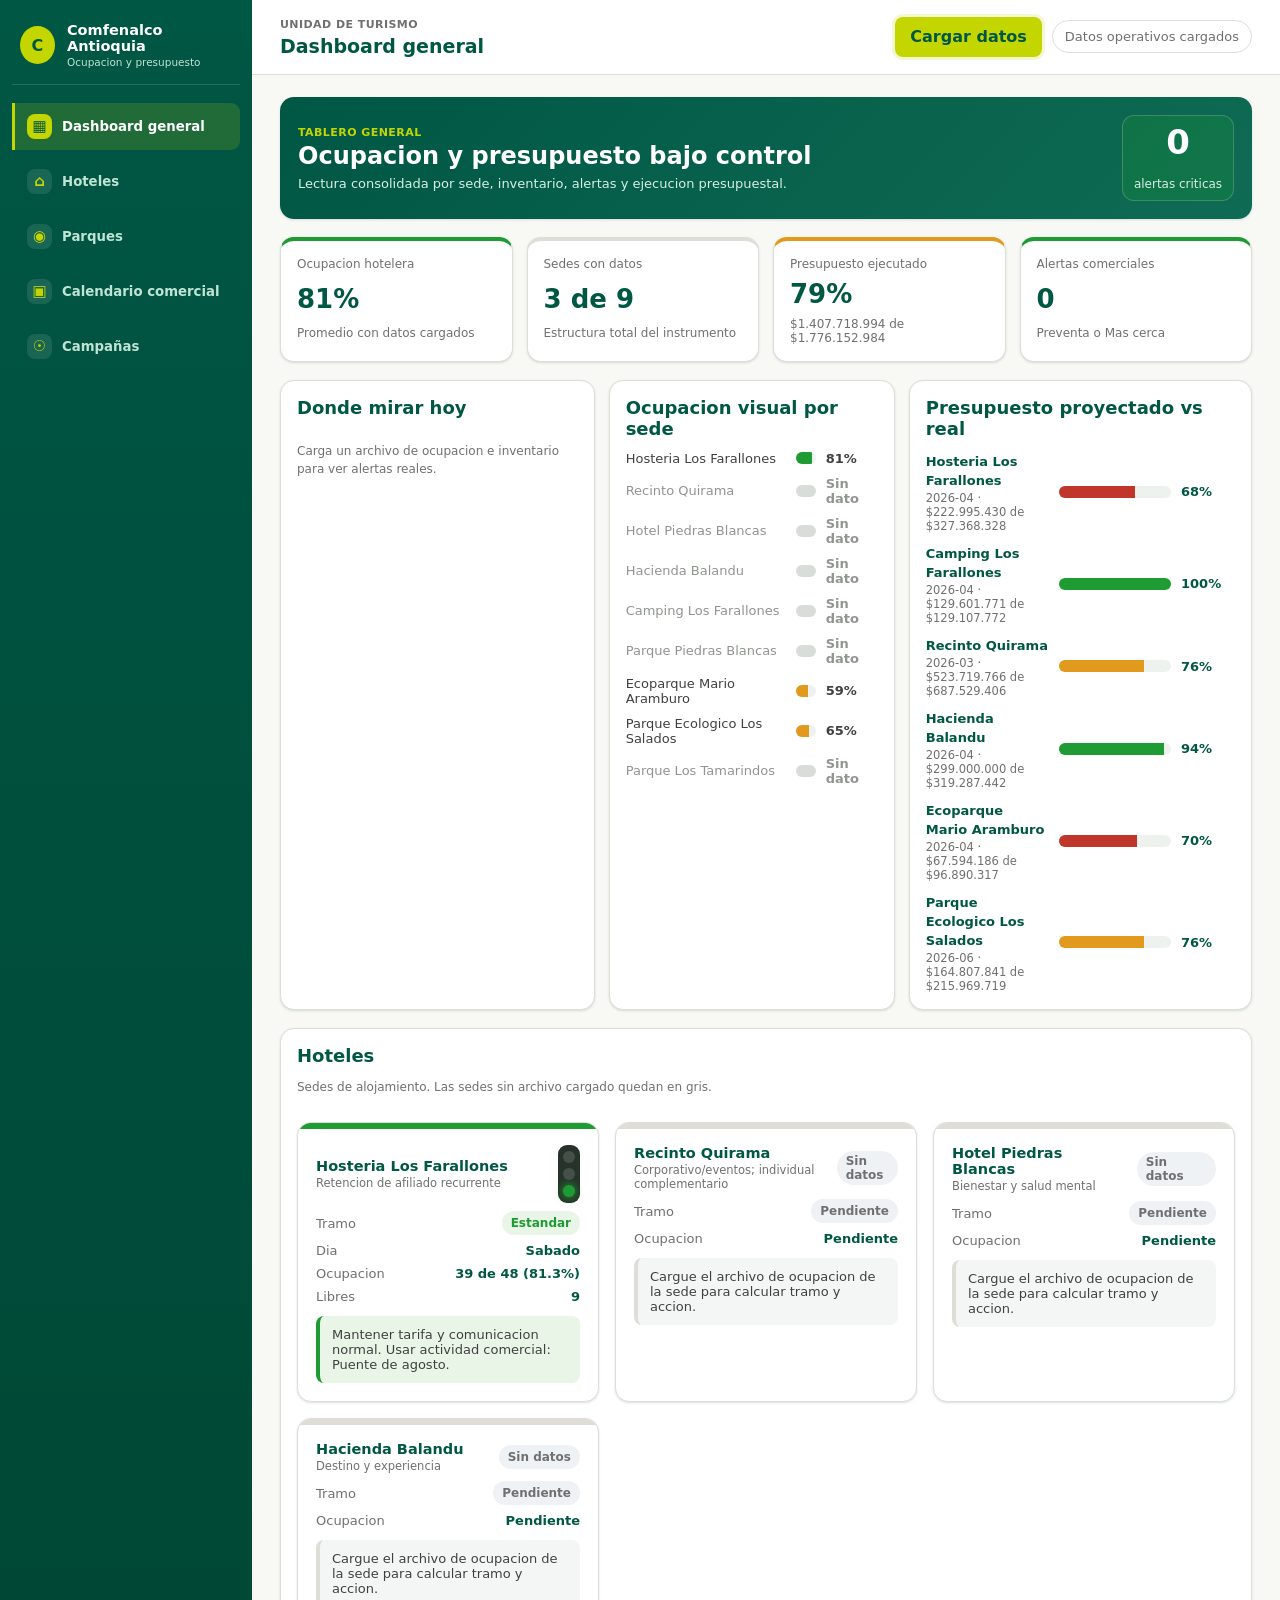
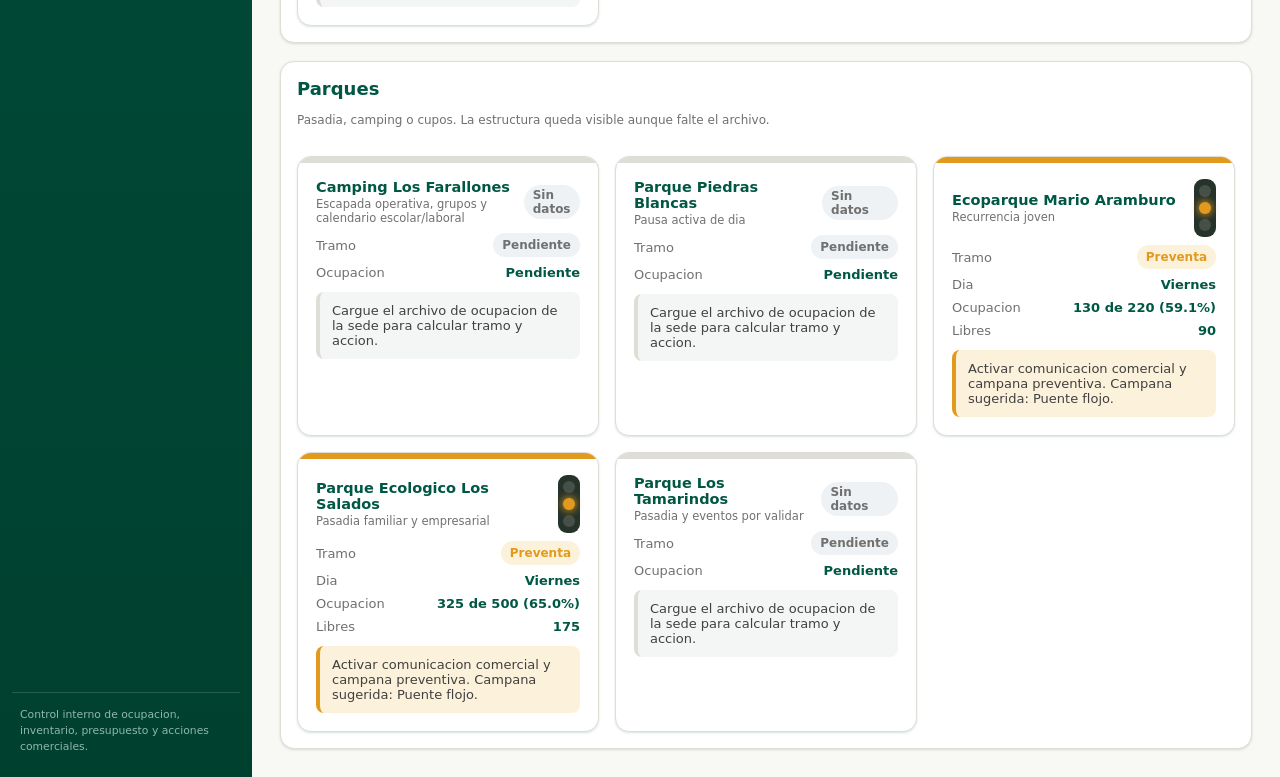
==== 05-tablero-ocupacion/v3-modular/index.html @ 3db86d4f "Catch-up: instalar proceso Scrum y registrar SPRINT-00 a SPRINT-09 Primer commit real desde la estru" ====
<!doctype html>
<html lang="es">
<head>
  <meta charset="utf-8">
  <meta name="viewport" content="width=device-width, initial-scale=1">
  <title>Tablero de ocupacion y presupuesto · Comfenalco Antioquia</title>
  <link rel="stylesheet" href="./styles/app.css">
</head>
<body>
  <div class="app-shell">
    <aside class="sidebar">
      <div class="brand">
        <div class="brand-mark">C</div>
        <div>
          <strong>Comfenalco Antioquia</strong>
          <span>Ocupacion y presupuesto</span>
        </div>
      </div>

      <nav id="appNav" class="nav"></nav>

      <div class="sidebar-note">
        Control interno de ocupacion, inventario, presupuesto y acciones comerciales.
      </div>
    </aside>

    <main class="main">
      <header class="topbar">
        <div>
          <p class="eyebrow">Unidad de Turismo</p>
          <h1 id="viewTitle">Dashboard general</h1>
        </div>
        <div class="header-actions">
          <button type="button" class="btn-upload" id="btnHeaderDataLoad">Cargar datos</button>
          <div class="status-pill" id="dataStatus">Datos operativos cargados</div>
        </div>
      </header>

      <section id="appView" class="view"></section>
    </main>
  </div>

  <script type="module" src="./src/main.js"></script>
</body>
</html>
---- 05-tablero-ocupacion/v3-modular/styles/app.css ----
:root{
  --navy:#005744;
  --navy-dark:#00402F;
  --navy-soft:#1F7A5C;
  --gold:#C4D600;
  --gold-soft:#DCE96B;
  --gold-text:#005744;
  --green:#1E9B32;
  --green-bg:#E9F5E7;
  --amber:#E29A1E;
  --amber-bg:#FCF1DA;
  --red:#C0362B;
  --red-bg:#FBE9E8;
  --ink:#404040;
  --muted:#707070;
  --line:#DEDDD6;
  --bg:#F8F8F5;
  --surface:#FFFFFF;
  --surface-soft:#EEF2EF;
  --semaforo-housing:#26332A;
  --shadow:0 1px 3px rgba(0,87,68,.10), 0 1px 2px rgba(0,87,68,.06);
  --shadow-hover:0 6px 18px rgba(0,87,68,.14);
  --font:system-ui, -apple-system, "Segoe UI", Roboto, Helvetica, Arial, sans-serif;
}

*{box-sizing:border-box}
body{
  margin:0;
  font-family:var(--font);
  background:var(--bg);
  color:var(--ink);
}

button,input,select{font:inherit}
.header-actions{display:flex; align-items:center; gap:10px; flex-wrap:wrap}
.btn-upload{
  border:1px solid rgba(196,214,0,.92);
  background:var(--gold);
  color:var(--navy);
  border-radius:8px;
  min-height:40px;
  padding:8px 14px;
  cursor:pointer;
  font-weight:800;
  box-shadow:0 0 0 3px rgba(196,214,0,.18);
}
.btn-upload:hover,.btn-upload.active{background:var(--gold-soft)}
.app-shell{min-height:100vh; display:grid; grid-template-columns:252px 1fr}
.sidebar{
  background:linear-gradient(180deg,var(--navy) 0%,var(--navy-dark) 100%);
  color:#fff;
  padding:22px 12px;
  display:flex;
  flex-direction:column;
  gap:18px;
}
.brand{display:flex; gap:12px; align-items:center}
.brand-mark{width:38px; height:38px; border-radius:50%; display:grid; place-items:center; background:var(--gold); color:var(--gold-text); font-weight:800}
.brand strong,.brand span{display:block}
.brand{padding:0 8px 16px; border-bottom:1px solid rgba(255,255,255,.14)}
.brand strong{font-size:14.5px; font-weight:650}
.brand span{font-size:10.5px; color:#BFE3D4; margin-top:2px}
.nav{display:grid; gap:8px}
.nav button{
  border:0;
  border-left:3px solid transparent;
  color:#BFE3D4;
  background:transparent;
  border-radius:0 9px 9px 0;
  padding:11px 12px;
  text-align:left;
  cursor:pointer;
  font-size:13.3px;
  font-weight:650;
  display:flex;
  align-items:center;
  gap:10px;
}
.nav button:hover{background:rgba(255,255,255,.08); color:#fff}
.nav button.active{background:rgba(196,214,0,.16); color:#fff; border-left-color:var(--gold)}
.nav-icon{
  width:25px;
  height:25px;
  display:grid;
  place-items:center;
  border-radius:8px;
  background:rgba(255,255,255,.10);
  color:var(--gold);
  font-size:15px;
  line-height:1;
  flex-shrink:0;
}
.nav button.active .nav-icon{background:var(--gold); color:var(--navy)}
.sidebar-note{font-size:10.8px; line-height:1.5; color:#8FB8A8; margin-top:auto; padding:14px 8px 0; border-top:1px solid rgba(255,255,255,.14)}

.main{padding:22px 28px 28px; min-width:0}
.topbar{
  display:flex;
  justify-content:space-between;
  gap:16px;
  align-items:center;
  margin:-22px -28px 22px;
  padding:16px 28px;
  background:#fff;
  border-bottom:1px solid var(--line);
  position:sticky;
  top:0;
  z-index:10;
}
.eyebrow{text-transform:uppercase; color:var(--muted); letter-spacing:.04em; font-size:11px; margin:0 0 3px; font-weight:750}
h1,h2,h3{color:var(--navy)}
h1{margin:0; font-size:19px; line-height:1.15}
h2{margin:0 0 12px; font-size:18px}
h3{margin:0 0 8px; font-size:15px}
p{line-height:1.55}
.status-pill{border:1px solid var(--line); background:var(--surface); border-radius:999px; padding:8px 12px; color:var(--muted); font-size:13px}
.view{display:grid; gap:18px}

.grid{display:grid; gap:14px}
.grid.two{grid-template-columns:repeat(2,minmax(0,1fr))}
.grid.three{grid-template-columns:repeat(3,minmax(0,1fr))}
.grid.four{grid-template-columns:repeat(4,minmax(0,1fr))}
.dashboard-grid{display:grid; grid-template-columns:1.1fr 1fr 1.2fr; gap:14px}
.score-grid{display:grid; grid-template-columns:repeat(4,minmax(0,1fr)); gap:14px}
.panel{
  background:var(--surface);
  border:1px solid var(--line);
  border-radius:14px;
  box-shadow:var(--shadow);
  padding:16px;
}
.panel.tight{padding:0; overflow:hidden}
.panel:hover{box-shadow:var(--shadow-hover)}
.metric{display:grid; gap:8px}
.metric.mini{box-shadow:none; border-radius:8px}
.metric-label{font-size:12px; color:var(--muted)}
.metric-value{font-size:26px; font-weight:850; color:var(--navy)}
.metric-note{font-size:12px; color:var(--muted)}
.score-card{border-top:4px solid var(--line)}
.score-card.green{border-top-color:var(--green)}
.score-card.amber{border-top-color:var(--amber)}
.score-card.red{border-top-color:var(--red)}
.score-card.gray{border-top-color:var(--line)}
.alert-list{display:grid; gap:8px}
.alert-item{display:flex; justify-content:space-between; gap:12px; border:1px solid var(--line); border-radius:8px; padding:10px 12px; align-items:center}
.badge{display:inline-flex; align-items:center; min-height:24px; border-radius:999px; padding:3px 9px; font-size:12px; font-weight:700}
.badge.green{background:var(--green-bg); color:var(--green)}
.badge.amber{background:var(--amber-bg); color:var(--amber)}
.badge.red{background:var(--red-bg); color:var(--red)}
.badge.gray{background:#EEF2F4; color:var(--muted)}

.bar-chart{display:grid; gap:10px}
.bar-row{display:grid; grid-template-columns:160px 1fr 52px; gap:10px; align-items:center; font-size:13px}
.bar-track{height:12px; background:var(--surface-soft); border-radius:999px; overflow:hidden}
.bar-fill{height:100%; background:var(--navy-soft)}
.bar-fill.green{background:var(--green)}
.bar-fill.amber{background:var(--amber)}
.bar-fill.red{background:var(--red)}
.bar-fill.gray{background:#D8DDD9}
.bar-row.muted span,.bar-row.muted strong{color:#90958F}

.powerbi-hero{
  display:grid;
  grid-template-columns:1fr auto;
  gap:16px;
  align-items:center;
  background:linear-gradient(135deg,var(--navy),#0F6B53);
  color:#fff;
  border-radius:14px;
  padding:18px;
  box-shadow:var(--shadow);
}
.powerbi-hero h2{color:#fff; margin:2px 0 4px; font-size:24px}
.powerbi-hero p{margin:0; color:#D7EFE5; font-size:13px}
.powerbi-hero .eyebrow{color:var(--gold)}
.hero-status{
  min-width:112px;
  min-height:86px;
  border-radius:12px;
  display:grid;
  place-items:center;
  text-align:center;
  background:rgba(255,255,255,.12);
  border:1px solid rgba(255,255,255,.18);
}
.hero-status strong{font-size:34px; line-height:1; color:#fff}
.hero-status span{font-size:12px; color:#D7EFE5}
.hero-status.red{background:rgba(192,54,43,.24)}
.hero-status.green{background:rgba(30,155,50,.24)}

.kpi-grid{display:grid; grid-template-columns:repeat(auto-fit,minmax(250px,1fr)); gap:16px}
.kpi-card{
  background:var(--surface);
  border:1px solid var(--line);
  border-radius:14px;
  box-shadow:var(--shadow);
  overflow:hidden;
}
.kpi-stripe{height:6px; background:var(--line)}
.kpi-stripe.green{background:var(--green)}
.kpi-stripe.amber{background:var(--amber)}
.kpi-stripe.red{background:var(--red)}
.kpi-stripe.gray{background:var(--line)}
.kpi-body{padding:16px 18px 18px}
.kpi-title-row{display:flex; align-items:center; justify-content:space-between; gap:12px; margin-bottom:8px}
.kpi-name{display:grid; gap:2px}
.kpi-name strong{color:var(--navy); font-size:14.5px}
.kpi-name span{color:var(--muted); font-size:11.5px}
.kpi-row{display:flex; justify-content:space-between; gap:12px; align-items:center; margin-top:8px; font-size:13px}
.kpi-row .label{color:var(--muted)}
.kpi-row .value{font-weight:750; color:var(--navy)}

.semaforo{
  display:inline-flex;
  flex-direction:column;
  gap:5px;
  background:var(--semaforo-housing);
  border-radius:9px;
  padding:6px 5px;
  flex-shrink:0;
}
.semaforo.horizontal{flex-direction:row}
.semaforo .luz{width:12px; height:12px; border-radius:50%; background:rgba(255,255,255,.14)}
.semaforo .luz.red.active{background:var(--red); box-shadow:0 0 7px 1.5px rgba(192,54,43,.75)}
.semaforo .luz.amber.active{background:var(--amber); box-shadow:0 0 7px 1.5px rgba(226,154,30,.75)}
.semaforo .luz.green.active{background:var(--green); box-shadow:0 0 7px 1.5px rgba(30,155,50,.75)}

.forecast-strip{display:grid; grid-template-columns:repeat(auto-fit,minmax(38px,1fr)); gap:8px; align-items:end; min-height:160px; padding:8px 0 0}
.forecast-day{display:grid; gap:6px; justify-items:center; align-items:end; font-size:11px; color:var(--muted)}
.forecast-column{width:100%; min-height:12px; border-radius:7px 7px 3px 3px; background:var(--navy-soft)}
.forecast-column.green{background:var(--green)}
.forecast-column.amber{background:var(--amber)}
.forecast-column.red{background:var(--red)}
.forecast-value{font-weight:750; color:var(--navy); font-size:12px}

.decision-band{
  display:grid;
  grid-template-columns:1fr auto;
  gap:14px;
  align-items:center;
  border:1px solid rgba(196,214,0,.55);
  background:#FBFDE9;
  border-radius:12px;
  padding:14px 16px;
}
.decision-band strong{display:block; color:var(--navy); margin-bottom:3px}
.decision-band span{font-size:13px; color:var(--muted)}
.pending-dot{
  display:inline-flex;
  align-items:center;
  min-height:24px;
  border-radius:999px;
  padding:3px 9px;
  background:#EEF2F4;
  color:var(--muted);
  font-size:12px;
  font-weight:750;
}
.action-note{
  margin-top:12px;
  border-left:4px solid var(--line);
  background:#F7F8F6;
  border-radius:8px;
  padding:11px 12px;
  font-size:13px;
  color:var(--ink);
}
.action-note.green{border-left-color:var(--green); background:var(--green-bg)}
.action-note.amber{border-left-color:var(--amber); background:var(--amber-bg)}
.action-note.red{border-left-color:var(--red); background:var(--red-bg)}
.action-note.gray{border-left-color:var(--line); background:#F4F6F5}

.tabs{display:flex; flex-wrap:wrap; gap:8px}
.tabs button{border:1px solid var(--line); background:var(--surface); border-radius:999px; padding:8px 12px; cursor:pointer}
.tabs button.active{border-color:var(--navy); color:var(--navy); font-weight:700}
.site-tabs{margin-bottom:14px}
.hotel-control{display:grid; gap:14px}
.hotel-head{display:flex; justify-content:space-between; gap:14px; align-items:flex-start}
.hotel-head h2{margin-bottom:4px}
.alarm-context{display:flex; align-items:center; gap:10px; flex-shrink:0}
.empty-state{
  border:1px dashed var(--line);
  background:#FAFAF8;
  border-radius:8px;
  padding:16px;
  display:grid;
  gap:4px;
}
.empty-state strong{color:var(--navy)}
.empty-state span{color:var(--muted); font-size:13px}
.hotel-series{display:grid; gap:8px}
.section-head{
  display:flex;
  justify-content:space-between;
  gap:14px;
  align-items:flex-start;
  margin-bottom:14px;
}
.section-head h2{margin-bottom:4px}
.section-count{color:var(--navy); font-size:13px; white-space:nowrap}
.section-actions{display:flex; align-items:center; gap:10px; flex-wrap:wrap; justify-content:flex-end}
.btn-secondary{
  border:1px solid var(--line);
  background:var(--surface);
  color:var(--navy);
  border-radius:8px;
  min-height:36px;
  padding:7px 11px;
  cursor:pointer;
  font-weight:800;
}
.btn-secondary:hover{border-color:var(--navy); box-shadow:var(--shadow)}
.filter-block{display:grid; gap:8px; margin-top:12px}
.filter-label{font-size:11px; color:var(--muted); font-weight:800; text-transform:uppercase; letter-spacing:.04em}
.tabs.compact{gap:6px}
.tabs.compact button{border-radius:8px; padding:7px 10px; font-size:12px}
.table-wrap{overflow:auto}
.data-table{width:100%; border-collapse:collapse; font-size:13px; min-width:820px}
.data-table th,.data-table td{border-bottom:1px solid var(--line); padding:11px 12px; text-align:left; vertical-align:top}
.data-table th{color:var(--muted); font-size:11.5px; text-transform:uppercase; letter-spacing:.04em; background:#F6F8F6}
.data-table td strong{color:var(--navy)}
.compact-table{min-width:680px}
.compact-table th,.compact-table td{padding:8px 10px}
.daily-table-wrap{margin-top:12px; overflow:auto}
.type-tag{
  display:inline-flex;
  align-items:center;
  min-height:23px;
  border-radius:999px;
  padding:2px 8px;
  font-size:12px;
  font-weight:750;
  background:#EEF2F4;
  color:var(--muted);
}
.type-tag.paga{background:var(--green-bg); color:var(--green)}
.type-tag.sin-costo{background:#F4F6D8; color:var(--navy)}
.eff-cell{display:grid; grid-template-columns:1fr 42px; gap:8px; align-items:center}
.eff-bar-wrap{height:10px; border-radius:999px; background:var(--surface-soft); overflow:hidden}
.eff-bar{height:100%; background:var(--navy-soft)}
.budget-panel{grid-column:auto}
.budget-list{display:grid; gap:10px}
.budget-row{display:grid; grid-template-columns:1.1fr 1fr 54px; gap:10px; align-items:center}
.budget-row strong{color:var(--navy); font-size:13px}
.budget-row span{display:block; color:var(--muted); font-size:11.5px; margin-top:2px}
.context-panel{
  border:1px solid var(--line);
  background:#FAFBF8;
  border-radius:8px;
  padding:14px;
  display:grid;
  gap:12px;
}
.context-panel h3{margin-bottom:2px}
.context-panel strong{display:block; color:var(--navy); font-size:13px; margin-bottom:6px}
.context-list{margin:0; padding-left:18px; color:var(--ink); font-size:13px; line-height:1.55}
.context-list li + li{margin-top:5px}
.context-inline{font-size:12px; color:var(--navy); margin-top:4px; font-weight:650}
.operation-note{
  display:inline-flex;
  margin-top:5px;
  padding:3px 7px;
  border-radius:999px;
  background:#F4F6D8;
  color:var(--navy);
  font-size:11.5px;
  font-weight:750;
}
.calendar-marker-list{display:grid; gap:8px}
.calendar-marker{
  display:grid;
  grid-template-columns:120px 1fr;
  gap:10px;
  align-items:center;
  border:1px solid var(--line);
  border-radius:8px;
  padding:9px 10px;
  background:#FAFBF8;
  font-size:13px;
}
.calendar-marker strong{color:var(--navy); font-size:12px}
.calendar-marker span{color:var(--ink)}
.zeus-step{
  border:1px solid var(--line);
  border-radius:8px;
  padding:12px;
  background:#FAFBF8;
  display:grid;
  gap:5px;
}
.zeus-step strong{
  width:26px;
  height:26px;
  border-radius:50%;
  display:grid;
  place-items:center;
  background:var(--gold);
  color:var(--navy);
  font-size:13px;
}
.zeus-step span{color:var(--navy); font-weight:800}
.zeus-step p{margin:0; color:var(--muted); font-size:12px; line-height:1.45}
.campaign-form{
  display:grid;
  grid-template-columns:repeat(5,minmax(0,1fr)) auto;
  gap:10px;
  align-items:end;
  border:1px solid var(--line);
  border-radius:10px;
  padding:12px;
  background:#FAFBF8;
}
.campaign-form label{display:grid; gap:5px}
.campaign-form label span{font-size:11px; color:var(--muted); font-weight:800; text-transform:uppercase}
.campaign-form input,.campaign-form select{
  width:100%;
  border:1px solid var(--line);
  border-radius:8px;
  padding:8px 9px;
  background:#fff;
  color:var(--ink);
}

.upload-grid{display:grid; gap:14px; grid-template-columns:repeat(2,minmax(0,1fr))}
.upload-card{border:1px solid var(--line); background:var(--surface); border-radius:14px; padding:16px; box-shadow:var(--shadow)}
.upload-card input{width:100%; border:1px dashed var(--line); border-radius:8px; padding:12px; background:var(--bg)}
.contract-head{display:flex; justify-content:space-between; gap:12px; align-items:flex-start; margin-bottom:8px}
.contract-head a{color:var(--navy); font-size:12px; font-weight:750; text-decoration:none}
.contract-head a:hover{text-decoration:underline}
.contract-meta{display:grid; gap:8px; margin:12px 0}
.contract-meta div{display:grid; gap:2px}
.contract-meta dt{font-size:11px; color:var(--muted); font-weight:750; text-transform:uppercase}
.contract-meta dd{margin:0; font-size:12px; color:var(--ink)}
.contract-table{width:100%; border-collapse:collapse; font-size:13px}
.contract-table th,.contract-table td{border-bottom:1px solid var(--line); padding:8px 6px; text-align:left; vertical-align:top}
.contract-table th{color:var(--muted); font-size:12px}
.validation{display:grid; gap:8px; margin-top:12px}
.validation-item{border-radius:8px; padding:10px 12px; font-size:13px}
.validation-item.ok{background:#EAF6EF; color:var(--green)}
.validation-item.warn{background:#FFF5DE; color:var(--amber)}
.validation-item.error{background:#FDEDEC; color:var(--red)}

.section-list{display:grid; gap:12px}
.site-card{display:grid; grid-template-columns:1fr auto; gap:12px; align-items:center}
.site-card strong{display:block; color:var(--navy)}
.site-card span{display:block; color:var(--muted); font-size:13px; margin-top:3px}

@media (max-width:900px){
  .app-shell{grid-template-columns:1fr}
  .sidebar{position:static}
  .grid.two,.grid.three,.grid.four,.upload-grid,.dashboard-grid,.score-grid,.campaign-form{grid-template-columns:1fr}
  .topbar{align-items:flex-start; flex-direction:column}
  .powerbi-hero{grid-template-columns:1fr}
}
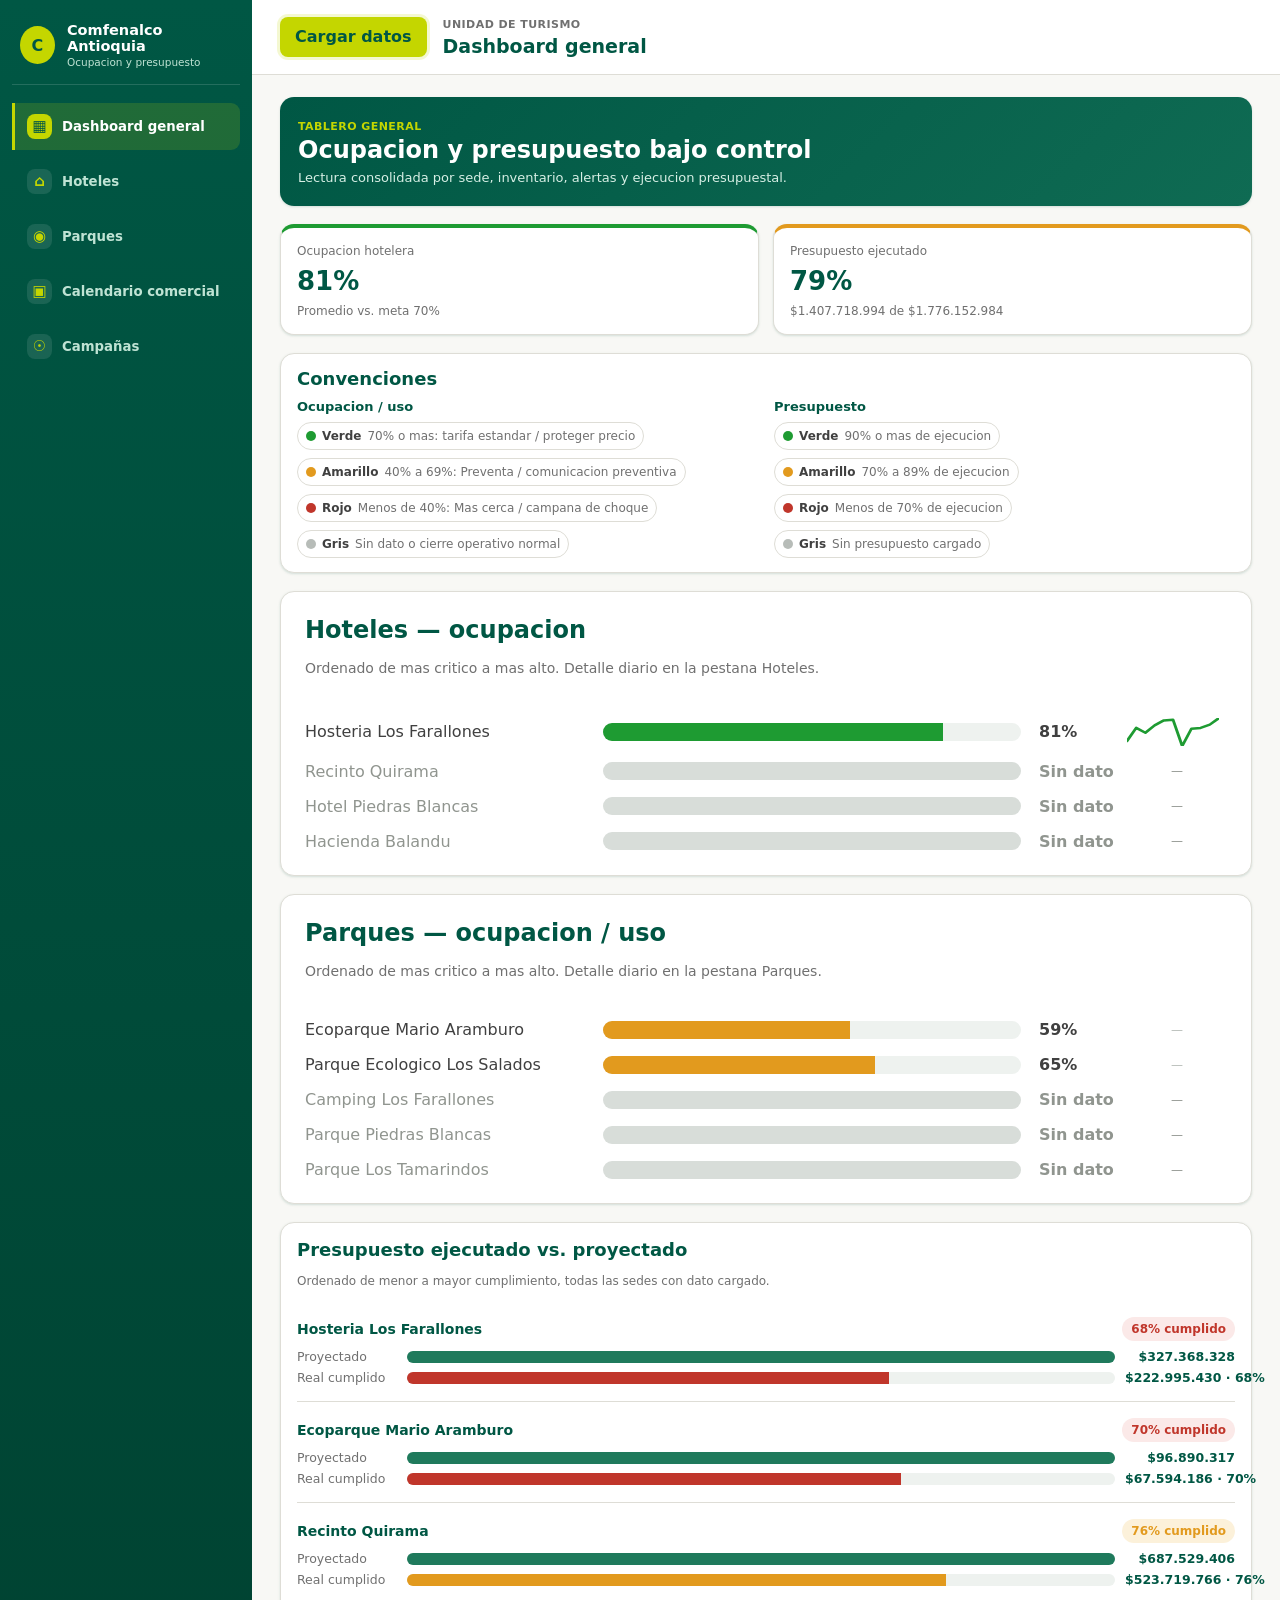
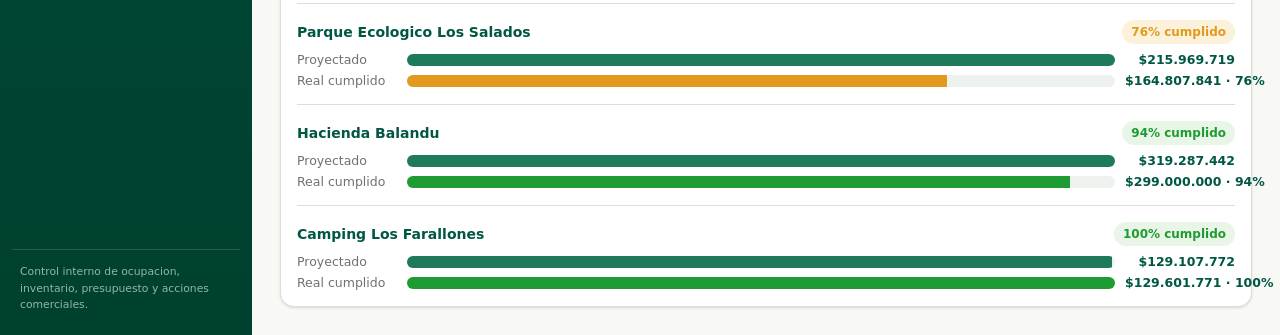
==== commit 1e8d8ee4: "SPRINT-16 — Dashboard ejecutivo y convenciones (Codex) HANDOFF — SPRINT-16 Dashboard ejecutivo y con" ====
--- a/05-tablero-ocupacion/v3-modular/index.html
+++ b/05-tablero-ocupacion/v3-modular/index.html
@@ -26,13 +26,13 @@
 
     <main class="main">
       <header class="topbar">
+        <div class="header-actions">
+          <button type="button" class="btn-upload" id="btnHeaderDataLoad">Cargar datos</button>
+          <div class="status-pill" id="dataStatus" hidden></div>
+        </div>
         <div>
           <p class="eyebrow">Unidad de Turismo</p>
           <h1 id="viewTitle">Dashboard general</h1>
-        </div>
-        <div class="header-actions">
-          <button type="button" class="btn-upload" id="btnHeaderDataLoad">Cargar datos</button>
-          <div class="status-pill" id="dataStatus">Datos operativos cargados</div>
         </div>
       </header>
 
--- a/05-tablero-ocupacion/v3-modular/styles/app.css
+++ b/05-tablero-ocupacion/v3-modular/styles/app.css
@@ -32,6 +32,7 @@
 }
 
 button,input,select{font:inherit}
+[hidden]{display:none !important}
 .header-actions{display:flex; align-items:center; gap:10px; flex-wrap:wrap}
 .btn-upload{
   border:1px solid rgba(196,214,0,.92);
@@ -95,8 +96,8 @@
 
 .main{padding:22px 28px 28px; min-width:0}
 .topbar{
-  display:flex;
-  justify-content:space-between;
+  display:grid;
+  grid-template-columns:auto 1fr;
   gap:16px;
   align-items:center;
   margin:-22px -28px 22px;
@@ -113,15 +114,22 @@
 h2{margin:0 0 12px; font-size:18px}
 h3{margin:0 0 8px; font-size:15px}
 p{line-height:1.55}
-.status-pill{border:1px solid var(--line); background:var(--surface); border-radius:999px; padding:8px 12px; color:var(--muted); font-size:13px}
+.status-pill{border:1px solid var(--line); background:var(--surface); border-radius:999px; padding:8px 12px; color:var(--muted); font-size:13px; font-weight:600; transition:background .15s,color .15s,border-color .15s}
+.status-pill.ok{background:var(--green-bg); color:var(--green); border-color:transparent}
+.status-pill.warn{background:var(--amber-bg); color:var(--amber); border-color:transparent}
+.status-pill.error{background:var(--red-bg); color:var(--red); border-color:transparent}
+.status-pill.pending{background:var(--surface-soft); color:var(--muted); border-color:transparent}
 .view{display:grid; gap:18px}
 
 .grid{display:grid; gap:14px}
 .grid.two{grid-template-columns:repeat(2,minmax(0,1fr))}
 .grid.three{grid-template-columns:repeat(3,minmax(0,1fr))}
 .grid.four{grid-template-columns:repeat(4,minmax(0,1fr))}
-.dashboard-grid{display:grid; grid-template-columns:1.1fr 1fr 1.2fr; gap:14px}
+.chart-grid{display:grid; grid-template-columns:1fr 1fr; gap:14px}
+.dashboard-stack{display:grid; gap:18px}
 .score-grid{display:grid; grid-template-columns:repeat(4,minmax(0,1fr)); gap:14px}
+.score-grid.two{grid-template-columns:repeat(2,minmax(0,1fr))}
+.score-grid.three{grid-template-columns:repeat(3,minmax(0,1fr))}
 .panel{
   background:var(--surface);
   border:1px solid var(--line);
@@ -141,8 +149,6 @@
 .score-card.amber{border-top-color:var(--amber)}
 .score-card.red{border-top-color:var(--red)}
 .score-card.gray{border-top-color:var(--line)}
-.alert-list{display:grid; gap:8px}
-.alert-item{display:flex; justify-content:space-between; gap:12px; border:1px solid var(--line); border-radius:8px; padding:10px 12px; align-items:center}
 .badge{display:inline-flex; align-items:center; min-height:24px; border-radius:999px; padding:3px 9px; font-size:12px; font-weight:700}
 .badge.green{background:var(--green-bg); color:var(--green)}
 .badge.amber{background:var(--amber-bg); color:var(--amber)}
@@ -159,9 +165,67 @@
 .bar-fill.gray{background:#D8DDD9}
 .bar-row.muted span,.bar-row.muted strong{color:#90958F}
 
+.occ-row{display:grid; grid-template-columns:150px 1fr 60px 70px; gap:10px; align-items:center; font-size:13px}
+.occupancy-panel{padding:24px}
+.occupancy-panel h2{font-size:24px}
+.occupancy-panel .metric-note{font-size:14px}
+.occupancy-chart{gap:16px; padding-top:10px}
+.occupancy-chart .occ-row{
+  grid-template-columns:minmax(210px,280px) 1fr 70px 100px;
+  gap:18px;
+  font-size:16px;
+}
+.occupancy-chart .bar-track{height:18px}
+.occupancy-chart .trend-svg{width:92px; height:28px}
+.occ-row strong{white-space:nowrap}
+.occ-row.muted span,.occ-row.muted strong{color:#90958F}
+.trend-svg{width:64px; height:22px; display:block}
+.trend-svg polyline{fill:none; stroke-width:2; stroke-linecap:round; stroke-linejoin:round}
+.trend-svg polyline.green{stroke:var(--green)}
+.trend-svg polyline.amber{stroke:var(--amber)}
+.trend-svg polyline.red{stroke:var(--red)}
+.trend-svg polyline.gray{stroke:#B7BCB8}
+.trend-empty{color:#B7BCB8; font-size:12px; text-align:center}
+
+.budget-compare-list{display:grid; gap:16px}
+.budget-compare-row{display:grid; gap:8px; padding-bottom:16px; border-bottom:1px solid var(--line)}
+.budget-compare-row:last-child{border-bottom:none; padding-bottom:0}
+.budget-compare-head{display:flex; justify-content:space-between; align-items:center; gap:12px}
+.budget-compare-head strong{color:var(--navy); font-size:14px}
+.budget-compare-bars{display:grid; gap:6px}
+.budget-compare-bar{display:grid; grid-template-columns:100px 1fr 110px; gap:10px; align-items:center; font-size:12.5px; color:var(--muted)}
+.budget-compare-bar strong{color:var(--navy); font-weight:750; text-align:right; white-space:nowrap}
+.budget-compare-label{white-space:nowrap}
+
+.convention-panel{padding:14px 16px}
+.convention-panel h2{margin-bottom:10px}
+.convention-grid{display:grid; grid-template-columns:1fr 1fr; gap:16px}
+.convention-group{display:grid; gap:8px}
+.convention-group strong{color:var(--navy); font-size:13px}
+.convention-items{display:flex; flex-wrap:wrap; gap:8px}
+.convention-item{
+  display:inline-flex;
+  align-items:center;
+  gap:6px;
+  min-height:28px;
+  padding:4px 8px;
+  border:1px solid var(--line);
+  border-radius:999px;
+  background:#fff;
+  font-size:12px;
+  color:var(--muted);
+}
+.convention-item b{color:var(--ink)}
+.convention-item em{font-style:normal}
+.legend-dot{width:10px; height:10px; border-radius:50%; flex-shrink:0; background:#D8DDD9}
+.legend-dot.green{background:var(--green)}
+.legend-dot.amber{background:var(--amber)}
+.legend-dot.red{background:var(--red)}
+.legend-dot.gray{background:#B7BCB8}
+
 .powerbi-hero{
   display:grid;
-  grid-template-columns:1fr auto;
+  grid-template-columns:1fr;
   gap:16px;
   align-items:center;
   background:linear-gradient(135deg,var(--navy),#0F6B53);
@@ -173,43 +237,6 @@
 .powerbi-hero h2{color:#fff; margin:2px 0 4px; font-size:24px}
 .powerbi-hero p{margin:0; color:#D7EFE5; font-size:13px}
 .powerbi-hero .eyebrow{color:var(--gold)}
-.hero-status{
-  min-width:112px;
-  min-height:86px;
-  border-radius:12px;
-  display:grid;
-  place-items:center;
-  text-align:center;
-  background:rgba(255,255,255,.12);
-  border:1px solid rgba(255,255,255,.18);
-}
-.hero-status strong{font-size:34px; line-height:1; color:#fff}
-.hero-status span{font-size:12px; color:#D7EFE5}
-.hero-status.red{background:rgba(192,54,43,.24)}
-.hero-status.green{background:rgba(30,155,50,.24)}
-
-.kpi-grid{display:grid; grid-template-columns:repeat(auto-fit,minmax(250px,1fr)); gap:16px}
-.kpi-card{
-  background:var(--surface);
-  border:1px solid var(--line);
-  border-radius:14px;
-  box-shadow:var(--shadow);
-  overflow:hidden;
-}
-.kpi-stripe{height:6px; background:var(--line)}
-.kpi-stripe.green{background:var(--green)}
-.kpi-stripe.amber{background:var(--amber)}
-.kpi-stripe.red{background:var(--red)}
-.kpi-stripe.gray{background:var(--line)}
-.kpi-body{padding:16px 18px 18px}
-.kpi-title-row{display:flex; align-items:center; justify-content:space-between; gap:12px; margin-bottom:8px}
-.kpi-name{display:grid; gap:2px}
-.kpi-name strong{color:var(--navy); font-size:14.5px}
-.kpi-name span{color:var(--muted); font-size:11.5px}
-.kpi-row{display:flex; justify-content:space-between; gap:12px; align-items:center; margin-top:8px; font-size:13px}
-.kpi-row .label{color:var(--muted)}
-.kpi-row .value{font-weight:750; color:var(--navy)}
-
 .semaforo{
   display:inline-flex;
   flex-direction:column;
@@ -225,13 +252,97 @@
 .semaforo .luz.amber.active{background:var(--amber); box-shadow:0 0 7px 1.5px rgba(226,154,30,.75)}
 .semaforo .luz.green.active{background:var(--green); box-shadow:0 0 7px 1.5px rgba(30,155,50,.75)}
 
-.forecast-strip{display:grid; grid-template-columns:repeat(auto-fit,minmax(38px,1fr)); gap:8px; align-items:end; min-height:160px; padding:8px 0 0}
-.forecast-day{display:grid; gap:6px; justify-items:center; align-items:end; font-size:11px; color:var(--muted)}
-.forecast-column{width:100%; min-height:12px; border-radius:7px 7px 3px 3px; background:var(--navy-soft)}
+.forecast-strip{display:grid; grid-template-columns:repeat(auto-fit,minmax(48px,1fr)); gap:10px; align-items:end; min-height:240px; padding:12px 0 0}
+.forecast-day{display:grid; gap:7px; justify-items:center; align-items:end; font-size:12px; color:var(--muted)}
+.forecast-column{width:100%; min-height:14px; border-radius:8px 8px 3px 3px; background:var(--navy-soft)}
 .forecast-column.green{background:var(--green)}
 .forecast-column.amber{background:var(--amber)}
 .forecast-column.red{background:var(--red)}
-.forecast-value{font-weight:750; color:var(--navy); font-size:12px}
+.forecast-value{font-weight:800; color:var(--navy); font-size:14px}
+
+.year-panel{
+  border:1px solid var(--line);
+  border-radius:12px;
+  padding:14px 14px 12px;
+  background:#FAFBF8;
+}
+.section-head.compact{margin-bottom:8px}
+.month-bars{
+  display:grid;
+  grid-template-columns:repeat(12,minmax(42px,1fr));
+  gap:8px;
+  align-items:end;
+  min-height:170px;
+}
+.month-bar{
+  min-width:0;
+  border:1px solid transparent;
+  border-radius:8px;
+  background:transparent;
+  padding:6px 4px;
+  display:grid;
+  grid-template-rows:20px 1fr 18px;
+  gap:5px;
+  justify-items:center;
+  align-items:end;
+  cursor:pointer;
+  color:var(--muted);
+}
+.month-bar:hover,.month-bar.active{
+  border-color:rgba(0,87,68,.22);
+  background:#fff;
+  box-shadow:var(--shadow);
+}
+.month-value{font-size:11px; font-weight:800; color:var(--navy); white-space:nowrap}
+.month-label{font-size:11px; font-weight:800; text-transform:uppercase}
+.month-column{
+  width:100%;
+  min-height:18px;
+  border-radius:7px 7px 3px 3px;
+  background:#D8DDD9;
+}
+.month-column.green{background:var(--green)}
+.month-column.amber{background:var(--amber)}
+.month-column.red{background:var(--red)}
+.month-column.gray{background:#D8DDD9}
+.month-bar.gray .month-value,.month-bar.gray .month-label{color:#9AA09B}
+
+.compliance-panel{
+  border:1px solid var(--line);
+  border-radius:12px;
+  padding:12px 14px;
+  display:grid;
+  gap:10px;
+  background:#fff;
+}
+.compliance-head{
+  display:flex;
+  justify-content:space-between;
+  gap:12px;
+  align-items:center;
+}
+.compliance-head strong{display:block; color:var(--navy); font-size:14px}
+.compliance-head span{display:block; color:var(--muted); font-size:12px; margin-top:2px}
+.compliance-track{
+  position:relative;
+  height:14px;
+  border-radius:999px;
+  background:var(--surface-soft);
+  overflow:hidden;
+}
+.compliance-fill{height:100%; background:var(--navy-soft)}
+.compliance-fill.green{background:var(--green)}
+.compliance-fill.amber{background:var(--amber)}
+.compliance-fill.red{background:var(--red)}
+.compliance-fill.gray{background:#D8DDD9}
+.compliance-target{
+  position:absolute;
+  top:0;
+  bottom:0;
+  width:2px;
+  background:var(--navy);
+  opacity:.58;
+}
 
 .decision-band{
   display:grid;
@@ -269,6 +380,8 @@
 .action-note.amber{border-left-color:var(--amber); background:var(--amber-bg)}
 .action-note.red{border-left-color:var(--red); background:var(--red-bg)}
 .action-note.gray{border-left-color:var(--line); background:#F4F6F5}
+.action-note.strategic{display:grid; gap:5px}
+.action-note.strategic span{display:block; color:var(--muted); line-height:1.45}
 
 .tabs{display:flex; flex-wrap:wrap; gap:8px}
 .tabs button{border:1px solid var(--line); background:var(--surface); border-radius:999px; padding:8px 12px; cursor:pointer}
@@ -400,25 +513,116 @@
 }
 .zeus-step span{color:var(--navy); font-weight:800}
 .zeus-step p{margin:0; color:var(--muted); font-size:12px; line-height:1.45}
-.campaign-form{
-  display:grid;
-  grid-template-columns:repeat(5,minmax(0,1fr)) auto;
-  gap:10px;
-  align-items:end;
-  border:1px solid var(--line);
-  border-radius:10px;
-  padding:12px;
-  background:#FAFBF8;
-}
-.campaign-form label{display:grid; gap:5px}
-.campaign-form label span{font-size:11px; color:var(--muted); font-weight:800; text-transform:uppercase}
-.campaign-form input,.campaign-form select{
+.modal-backdrop{
+  position:fixed;
+  inset:0;
+  z-index:40;
+  display:grid;
+  place-items:center;
+  padding:24px;
+  background:rgba(0,64,47,.56);
+}
+.campaign-modal{
+  width:min(640px,100%);
+  max-height:min(86vh,680px);
+  overflow:auto;
+  border:1px solid rgba(0,87,68,.16);
+  border-radius:12px;
+  background:var(--surface);
+  box-shadow:0 18px 48px rgba(0,64,47,.24);
+}
+.modal-head{
+  min-height:52px;
+  padding:14px 22px;
+  background:var(--navy);
+  color:#fff;
+  display:flex;
+  align-items:center;
+  justify-content:space-between;
+  gap:20px;
+}
+.modal-head h3{
+  margin:0;
+  font-size:20px;
+  line-height:1.15;
+  color:#fff;
+}
+.modal-close{
+  width:34px;
+  height:34px;
+  border:0;
+  border-radius:8px;
+  background:transparent;
+  color:#fff;
+  cursor:pointer;
+  font-size:30px;
+  line-height:1;
+}
+.modal-close:hover{background:rgba(255,255,255,.12)}
+.modal-body{
+  padding:18px 22px 16px;
+  display:grid;
+  gap:12px;
+}
+.form-field{display:grid; gap:6px}
+.form-field span{
+  color:var(--navy);
+  font-weight:820;
+  font-size:14px;
+  line-height:1.15;
+}
+.form-field input{
   width:100%;
   border:1px solid var(--line);
   border-radius:8px;
-  padding:8px 9px;
+  min-height:38px;
+  padding:8px 11px;
   background:#fff;
   color:var(--ink);
+  font-size:14px;
+}
+.form-field input::placeholder{color:#777}
+.form-field input:focus{
+  outline:3px solid rgba(196,214,0,.25);
+  border-color:var(--navy-soft);
+}
+.form-grid{display:grid; gap:12px}
+.form-grid.two{grid-template-columns:repeat(2,minmax(0,1fr))}
+.modal-helper{
+  margin:0;
+  color:var(--muted);
+  font-size:13px;
+  line-height:1.45;
+}
+.modal-footer{
+  border-top:1px solid var(--line);
+  padding:13px 22px;
+  display:flex;
+  justify-content:flex-end;
+  gap:10px;
+  background:#F8F8F5;
+}
+.btn-ghost,.btn-primary{
+  border-radius:999px;
+  min-height:38px;
+  padding:8px 18px;
+  cursor:pointer;
+  font-weight:850;
+  font-size:14px;
+}
+.btn-ghost{
+  border:1px solid var(--line);
+  background:#fff;
+  color:var(--navy);
+}
+.btn-primary{
+  border:1px solid var(--navy);
+  background:var(--navy);
+  color:#fff;
+}
+.btn-ghost:hover,.btn-primary:hover{
+  box-shadow:var(--shadow-hover);
+  transform:translateY(-1px);
 }
 
 .upload-grid{display:grid; gap:14px; grid-template-columns:repeat(2,minmax(0,1fr))}
@@ -436,9 +640,10 @@
 .contract-table th{color:var(--muted); font-size:12px}
 .validation{display:grid; gap:8px; margin-top:12px}
 .validation-item{border-radius:8px; padding:10px 12px; font-size:13px}
-.validation-item.ok{background:#EAF6EF; color:var(--green)}
+.validation-item.ok{background:#EAF6EF; color:var(--green); font-weight:700}
 .validation-item.warn{background:#FFF5DE; color:var(--amber)}
-.validation-item.error{background:#FDEDEC; color:var(--red)}
+.validation-item.error{background:#FDEDEC; color:var(--red); font-weight:700}
+.validation-item.pending{background:var(--surface-soft); color:var(--muted)}
 
 .section-list{display:grid; gap:12px}
 .site-card{display:grid; grid-template-columns:1fr auto; gap:12px; align-items:center}
@@ -448,7 +653,17 @@
 @media (max-width:900px){
   .app-shell{grid-template-columns:1fr}
   .sidebar{position:static}
-  .grid.two,.grid.three,.grid.four,.upload-grid,.dashboard-grid,.score-grid,.campaign-form{grid-template-columns:1fr}
-  .topbar{align-items:flex-start; flex-direction:column}
+  .topbar{grid-template-columns:1fr}
+  .grid.two,.grid.three,.grid.four,.upload-grid,.chart-grid,.score-grid,.convention-grid,.form-grid.two{grid-template-columns:1fr}
+  .occ-row,.occupancy-chart .occ-row{grid-template-columns:120px 1fr 48px}
+  .trend-svg,.trend-empty{display:none}
+  .month-bars{grid-template-columns:repeat(6,minmax(42px,1fr)); min-height:260px}
+  .budget-compare-bar{grid-template-columns:76px 1fr 108px; font-size:11.5px}
+  .topbar{align-items:flex-start}
   .powerbi-hero{grid-template-columns:1fr}
-}
+  .modal-backdrop{padding:12px}
+  .modal-head,.modal-body,.modal-footer{padding-left:18px; padding-right:18px}
+  .modal-head h3{font-size:18px}
+  .modal-footer{flex-direction:column-reverse}
+  .btn-ghost,.btn-primary{width:100%}
+}
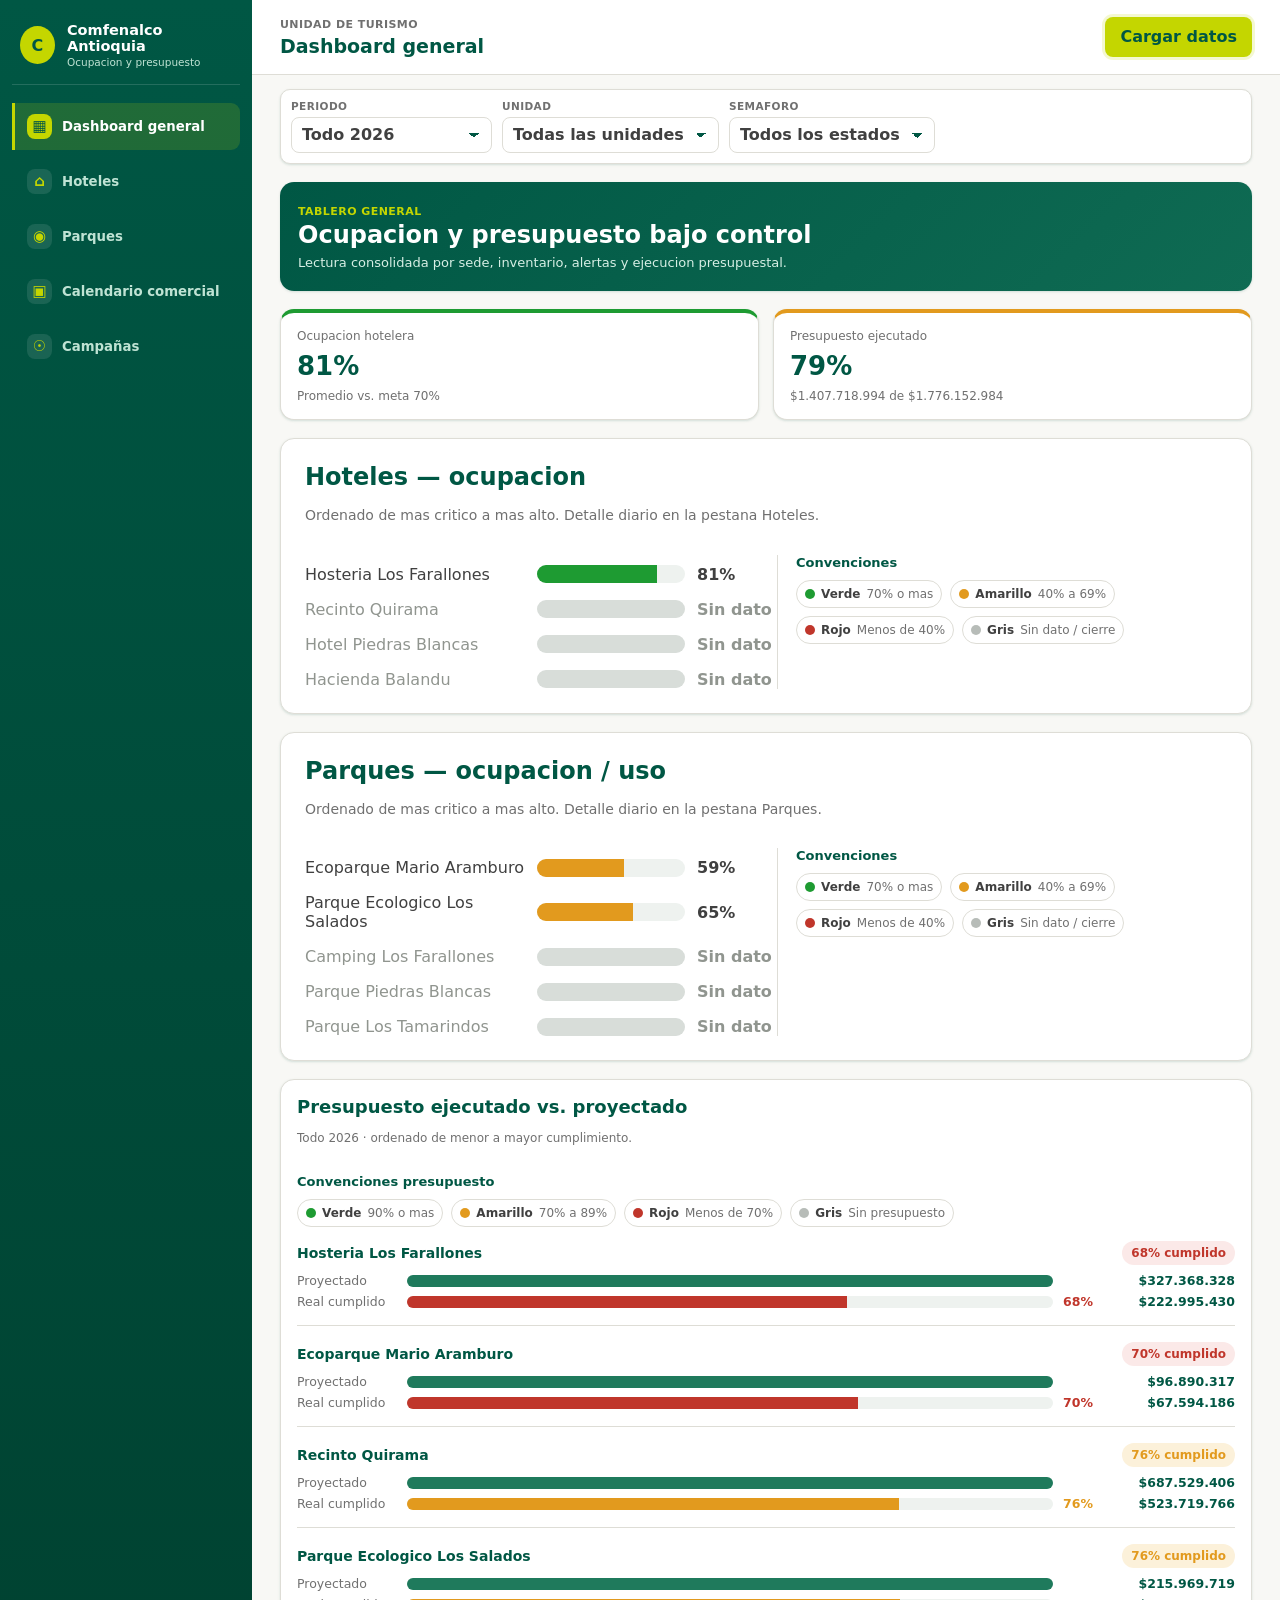
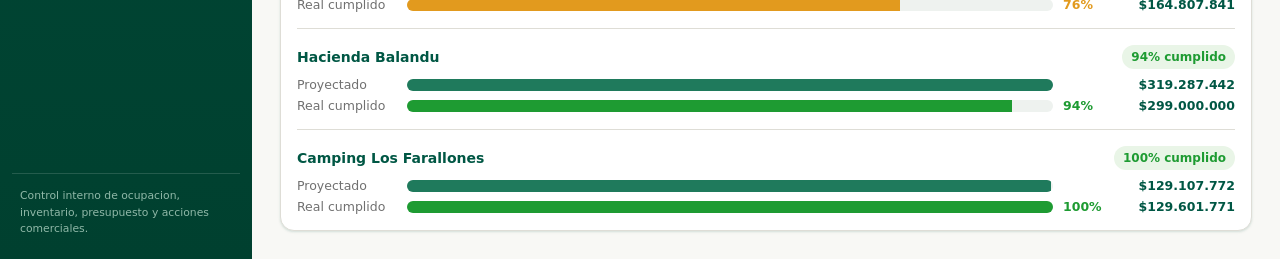
==== commit c543fe08: "SPRINT-17 — Filtros globales y ajuste visual (Codex) HANDOFF — SPRINT-17 Filtros globales y ajuste v" ====
--- a/05-tablero-ocupacion/v3-modular/index.html
+++ b/05-tablero-ocupacion/v3-modular/index.html
@@ -26,16 +26,17 @@
 
     <main class="main">
       <header class="topbar">
-        <div class="header-actions">
-          <button type="button" class="btn-upload" id="btnHeaderDataLoad">Cargar datos</button>
-          <div class="status-pill" id="dataStatus" hidden></div>
-        </div>
         <div>
           <p class="eyebrow">Unidad de Turismo</p>
           <h1 id="viewTitle">Dashboard general</h1>
         </div>
+        <div class="header-actions">
+          <div class="status-pill" id="dataStatus" hidden></div>
+          <button type="button" class="btn-upload" id="btnHeaderDataLoad">Cargar datos</button>
+        </div>
       </header>
 
+      <section id="globalFilters" class="global-filter-shell"></section>
       <section id="appView" class="view"></section>
     </main>
   </div>
--- a/05-tablero-ocupacion/v3-modular/styles/app.css
+++ b/05-tablero-ocupacion/v3-modular/styles/app.css
@@ -97,7 +97,7 @@
 .main{padding:22px 28px 28px; min-width:0}
 .topbar{
   display:grid;
-  grid-template-columns:auto 1fr;
+  grid-template-columns:1fr auto;
   gap:16px;
   align-items:center;
   margin:-22px -28px 22px;
@@ -108,6 +108,7 @@
   top:0;
   z-index:10;
 }
+.topbar .header-actions{justify-content:flex-end}
 .eyebrow{text-transform:uppercase; color:var(--muted); letter-spacing:.04em; font-size:11px; margin:0 0 3px; font-weight:750}
 h1,h2,h3{color:var(--navy)}
 h1{margin:0; font-size:19px; line-height:1.15}
@@ -120,6 +121,45 @@
 .status-pill.error{background:var(--red-bg); color:var(--red); border-color:transparent}
 .status-pill.pending{background:var(--surface-soft); color:var(--muted); border-color:transparent}
 .view{display:grid; gap:18px}
+.global-filter-shell{margin:-8px 0 18px}
+.filter-bar{
+  display:flex;
+  align-items:center;
+  gap:10px;
+  flex-wrap:wrap;
+  background:#fff;
+  border:1px solid var(--line);
+  border-radius:10px;
+  padding:10px;
+  box-shadow:var(--shadow);
+}
+.filter-control{
+  display:grid;
+  gap:5px;
+  min-width:180px;
+}
+.filter-control span{
+  color:var(--muted);
+  font-size:10.5px;
+  font-weight:800;
+  text-transform:uppercase;
+  letter-spacing:.04em;
+}
+.filter-control select{
+  appearance:none;
+  border:1px solid var(--line);
+  border-radius:8px;
+  background:#fff;
+  color:var(--ink);
+  min-height:36px;
+  padding:7px 34px 7px 10px;
+  font-weight:650;
+  cursor:pointer;
+  background-image:linear-gradient(45deg,transparent 50%,var(--navy) 50%),linear-gradient(135deg,var(--navy) 50%,transparent 50%);
+  background-position:calc(100% - 17px) 15px, calc(100% - 12px) 15px;
+  background-size:5px 5px,5px 5px;
+  background-repeat:no-repeat;
+}
 
 .grid{display:grid; gap:14px}
 .grid.two{grid-template-columns:repeat(2,minmax(0,1fr))}
@@ -169,14 +209,15 @@
 .occupancy-panel{padding:24px}
 .occupancy-panel h2{font-size:24px}
 .occupancy-panel .metric-note{font-size:14px}
+.occupancy-panel-body{display:grid; grid-template-columns:1fr 1fr; gap:22px; align-items:start}
 .occupancy-chart{gap:16px; padding-top:10px}
 .occupancy-chart .occ-row{
-  grid-template-columns:minmax(210px,280px) 1fr 70px 100px;
-  gap:18px;
+  grid-template-columns:minmax(160px,220px) 1fr 58px;
+  gap:12px;
   font-size:16px;
 }
 .occupancy-chart .bar-track{height:18px}
-.occupancy-chart .trend-svg{width:92px; height:28px}
+.occupancy-chart .trend-svg,.occupancy-chart .trend-empty{display:none}
 .occ-row strong{white-space:nowrap}
 .occ-row.muted span,.occ-row.muted strong{color:#90958F}
 .trend-svg{width:64px; height:22px; display:block}
@@ -193,15 +234,23 @@
 .budget-compare-head{display:flex; justify-content:space-between; align-items:center; gap:12px}
 .budget-compare-head strong{color:var(--navy); font-size:14px}
 .budget-compare-bars{display:grid; gap:6px}
-.budget-compare-bar{display:grid; grid-template-columns:100px 1fr 110px; gap:10px; align-items:center; font-size:12.5px; color:var(--muted)}
+.budget-compare-bar{display:grid; grid-template-columns:100px 1fr 52px 110px; gap:10px; align-items:center; font-size:12.5px; color:var(--muted)}
 .budget-compare-bar strong{color:var(--navy); font-weight:750; text-align:right; white-space:nowrap}
 .budget-compare-label{white-space:nowrap}
-
-.convention-panel{padding:14px 16px}
-.convention-panel h2{margin-bottom:10px}
-.convention-grid{display:grid; grid-template-columns:1fr 1fr; gap:16px}
-.convention-group{display:grid; gap:8px}
-.convention-group strong{color:var(--navy); font-size:13px}
+.bar-inline-pct{font-weight:850; color:var(--muted); text-align:left; white-space:nowrap}
+.bar-inline-pct.green{color:var(--green)}
+.bar-inline-pct.amber{color:var(--amber)}
+.bar-inline-pct.red{color:var(--red)}
+.bar-inline-pct.gray{color:var(--muted)}
+
+.inline-convention,.budget-convention{display:grid; gap:10px; align-content:start}
+.inline-convention{
+  min-height:100%;
+  border-left:1px solid var(--line);
+  padding-left:18px;
+}
+.inline-convention strong,.budget-convention strong{color:var(--navy); font-size:13px}
+.budget-convention{margin:0 0 14px}
 .convention-items{display:flex; flex-wrap:wrap; gap:8px}
 .convention-item{
   display:inline-flex;
@@ -654,11 +703,13 @@
   .app-shell{grid-template-columns:1fr}
   .sidebar{position:static}
   .topbar{grid-template-columns:1fr}
-  .grid.two,.grid.three,.grid.four,.upload-grid,.chart-grid,.score-grid,.convention-grid,.form-grid.two{grid-template-columns:1fr}
+  .grid.two,.grid.three,.grid.four,.upload-grid,.chart-grid,.score-grid,.form-grid.two{grid-template-columns:1fr}
+  .occupancy-panel-body{grid-template-columns:1fr}
+  .inline-convention{border-left:0; border-top:1px solid var(--line); padding-left:0; padding-top:12px}
   .occ-row,.occupancy-chart .occ-row{grid-template-columns:120px 1fr 48px}
   .trend-svg,.trend-empty{display:none}
   .month-bars{grid-template-columns:repeat(6,minmax(42px,1fr)); min-height:260px}
-  .budget-compare-bar{grid-template-columns:76px 1fr 108px; font-size:11.5px}
+  .budget-compare-bar{grid-template-columns:76px 1fr 44px 88px; font-size:11.5px}
   .topbar{align-items:flex-start}
   .powerbi-hero{grid-template-columns:1fr}
   .modal-backdrop{padding:12px}
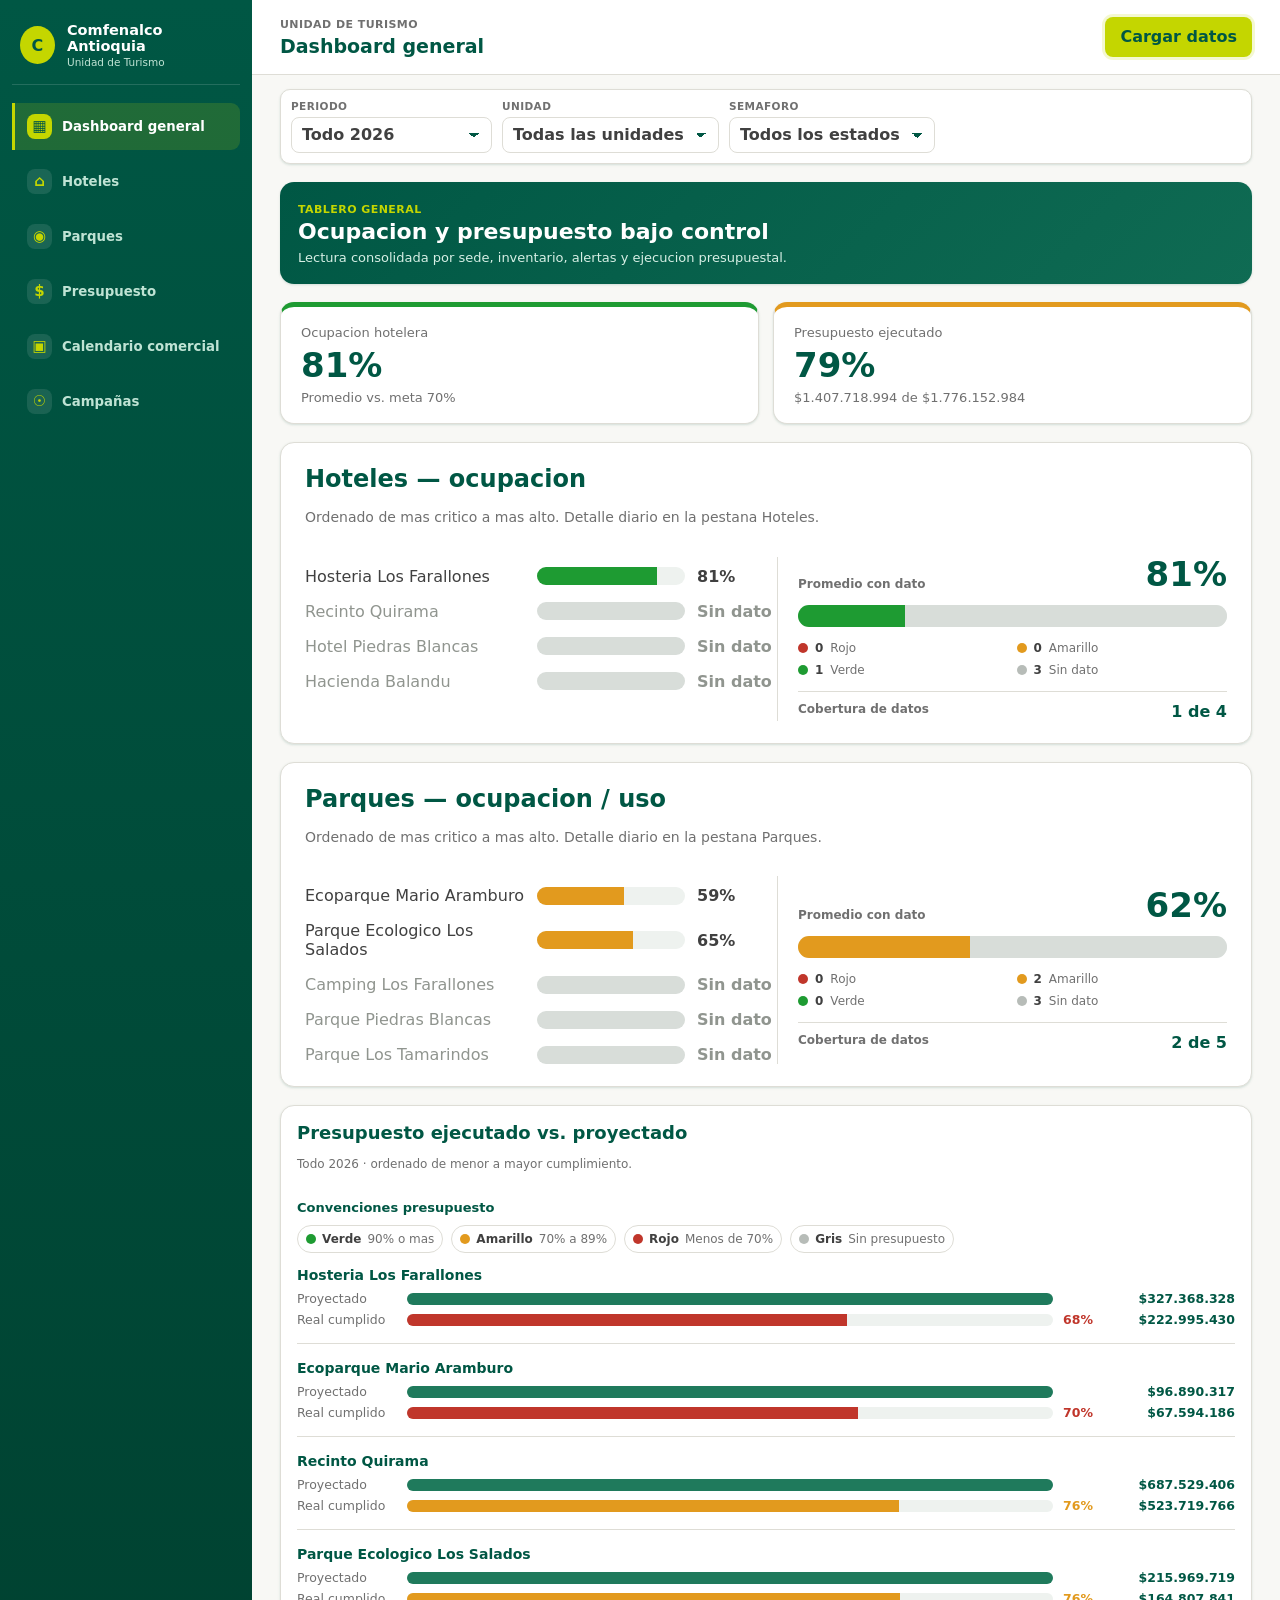
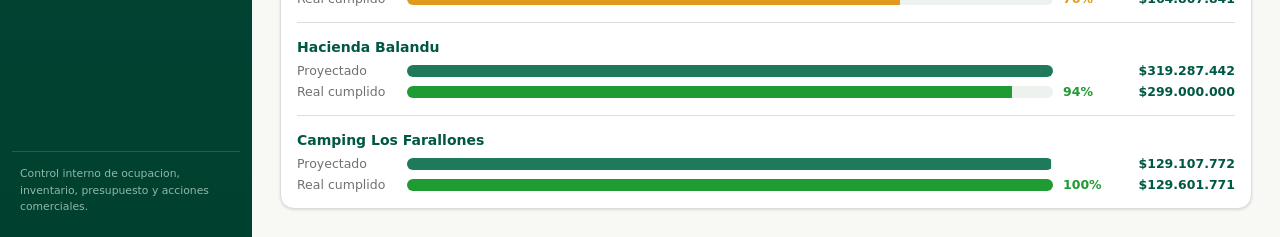
==== commit 76abeb36: "SPRINT-21 — Dashboard ejecutivo compacto (Codex) HANDOFF — SPRINT-21 Dashboard ejecutivo compacto ──" ====
--- a/05-tablero-ocupacion/v3-modular/index.html
+++ b/05-tablero-ocupacion/v3-modular/index.html
@@ -13,7 +13,7 @@
         <div class="brand-mark">C</div>
         <div>
           <strong>Comfenalco Antioquia</strong>
-          <span>Ocupacion y presupuesto</span>
+          <span>Unidad de Turismo</span>
         </div>
       </div>
 
--- a/05-tablero-ocupacion/v3-modular/styles/app.css
+++ b/05-tablero-ocupacion/v3-modular/styles/app.css
@@ -184,7 +184,10 @@
 .metric-label{font-size:12px; color:var(--muted)}
 .metric-value{font-size:26px; font-weight:850; color:var(--navy)}
 .metric-note{font-size:12px; color:var(--muted)}
-.score-card{border-top:4px solid var(--line)}
+.score-card{border-top:5px solid var(--line); padding:18px 20px}
+.score-card .metric-label{font-size:13px}
+.score-card .metric-value{font-size:34px; line-height:1}
+.score-card .metric-note{font-size:13px}
 .score-card.green{border-top-color:var(--green)}
 .score-card.amber{border-top-color:var(--amber)}
 .score-card.red{border-top-color:var(--red)}
@@ -206,7 +209,7 @@
 .bar-row.muted span,.bar-row.muted strong{color:#90958F}
 
 .occ-row{display:grid; grid-template-columns:150px 1fr 60px 70px; gap:10px; align-items:center; font-size:13px}
-.occupancy-panel{padding:24px}
+.occupancy-panel{padding:22px 24px}
 .occupancy-panel h2{font-size:24px}
 .occupancy-panel .metric-note{font-size:14px}
 .occupancy-panel-body{display:grid; grid-template-columns:1fr 1fr; gap:22px; align-items:start}
@@ -243,6 +246,80 @@
 .bar-inline-pct.red{color:var(--red)}
 .bar-inline-pct.gray{color:var(--muted)}
 
+.occupancy-insight{
+  min-height:100%;
+  display:grid;
+  align-content:center;
+  gap:14px;
+  border-left:1px solid var(--line);
+  padding-left:20px;
+}
+.insight-metric{
+  display:flex;
+  justify-content:space-between;
+  align-items:flex-end;
+  gap:12px;
+}
+.insight-metric span,.coverage-line span{color:var(--muted); font-size:12px; font-weight:700}
+.insight-metric strong{color:var(--navy); font-size:34px; line-height:1}
+.status-stack{
+  height:22px;
+  border-radius:999px;
+  overflow:hidden;
+  display:flex;
+  background:var(--surface-soft);
+}
+.status-stack span{display:block; min-width:8px}
+.status-stack .red{background:var(--red)}
+.status-stack .amber{background:var(--amber)}
+.status-stack .green{background:var(--green)}
+.status-stack .gray{background:#D8DDD9}
+.status-counts{display:grid; grid-template-columns:repeat(2,minmax(0,1fr)); gap:8px}
+.status-count{
+  display:inline-flex;
+  align-items:center;
+  gap:7px;
+  color:var(--muted);
+  font-size:12px;
+}
+.status-count b{color:var(--ink)}
+.coverage-line{
+  display:flex;
+  justify-content:space-between;
+  gap:12px;
+  padding-top:10px;
+  border-top:1px solid var(--line);
+}
+.coverage-line strong{color:var(--navy)}
+
+.budget-legend{display:flex; gap:16px; flex-wrap:wrap; margin:12px 0; font-size:12.5px; color:var(--muted)}
+.budget-legend span{display:inline-flex; align-items:center; gap:6px}
+.budget-legend .dot{width:10px; height:10px; border-radius:50%; display:inline-block}
+.budget-legend .dot.ppto{background:var(--navy-soft)}
+.budget-legend .dot.ejec{background:var(--green)}
+.budget-legend .dot.pending{background:#D8DDD9}
+
+.budget-report-list{display:grid; gap:16px; margin-top:14px}
+.budget-report-row{display:grid; gap:8px; padding-bottom:16px; border-bottom:1px solid var(--line)}
+.budget-report-row:last-child{border-bottom:none; padding-bottom:0}
+.budget-report-row.muted .budget-report-row-head strong{color:var(--muted)}
+.budget-report-head{display:flex; justify-content:space-between; align-items:center; gap:12px; flex-wrap:wrap}
+.budget-report-head strong{color:var(--navy); font-size:14px}
+.budget-report-bars{display:grid; gap:6px}
+.budget-report-bar{display:grid; grid-template-columns:100px 1fr 130px; gap:10px; align-items:center; font-size:12.5px; color:var(--muted)}
+.budget-report-bar strong{color:var(--navy); font-weight:750; text-align:right; white-space:nowrap}
+.budget-report-label{white-space:nowrap}
+
+.budget-detail-list{display:grid; gap:10px; margin-top:14px}
+.budget-detail-card{border:1px solid var(--line); border-radius:10px; padding:4px 14px; background:var(--surface)}
+.budget-detail-card summary{display:flex; justify-content:space-between; align-items:center; gap:12px; padding:12px 0; cursor:pointer; list-style:none; font-weight:700; color:var(--navy)}
+.budget-detail-card summary::-webkit-details-marker{display:none}
+.budget-detail-card summary::before{content:'▸'; margin-right:8px; color:var(--muted); font-size:11px}
+.budget-detail-card[open] summary::before{content:'▾'}
+.budget-detail-inner{padding:4px 0 16px}
+.pending-text{color:var(--amber); font-weight:700}
+.data-table tr.muted td{color:#90958F}
+
 .inline-convention,.budget-convention{display:grid; gap:10px; align-content:start}
 .inline-convention{
   min-height:100%;
@@ -280,10 +357,10 @@
   background:linear-gradient(135deg,var(--navy),#0F6B53);
   color:#fff;
   border-radius:14px;
-  padding:18px;
+  padding:16px 18px;
   box-shadow:var(--shadow);
 }
-.powerbi-hero h2{color:#fff; margin:2px 0 4px; font-size:24px}
+.powerbi-hero h2{color:#fff; margin:2px 0 4px; font-size:22px}
 .powerbi-hero p{margin:0; color:#D7EFE5; font-size:13px}
 .powerbi-hero .eyebrow{color:var(--gold)}
 .semaforo{
@@ -391,6 +468,29 @@
   width:2px;
   background:var(--navy);
   opacity:.58;
+}
+.site-budget-panel{
+  display:grid;
+  gap:10px;
+  padding:14px;
+  border:1px solid var(--line);
+  border-radius:10px;
+  background:#FBFCFA;
+}
+.site-budget-bars{display:grid; gap:8px}
+.site-budget-bar{
+  display:grid;
+  grid-template-columns:96px 1fr 132px;
+  gap:10px;
+  align-items:center;
+  font-size:12.5px;
+  color:var(--muted);
+}
+.site-budget-bar strong{
+  color:var(--navy);
+  font-weight:800;
+  text-align:right;
+  white-space:nowrap;
 }
 
 .decision-band{
@@ -705,11 +805,13 @@
   .topbar{grid-template-columns:1fr}
   .grid.two,.grid.three,.grid.four,.upload-grid,.chart-grid,.score-grid,.form-grid.two{grid-template-columns:1fr}
   .occupancy-panel-body{grid-template-columns:1fr}
-  .inline-convention{border-left:0; border-top:1px solid var(--line); padding-left:0; padding-top:12px}
+  .inline-convention,.occupancy-insight{border-left:0; border-top:1px solid var(--line); padding-left:0; padding-top:12px}
   .occ-row,.occupancy-chart .occ-row{grid-template-columns:120px 1fr 48px}
   .trend-svg,.trend-empty{display:none}
   .month-bars{grid-template-columns:repeat(6,minmax(42px,1fr)); min-height:260px}
+  .site-budget-bar{grid-template-columns:82px 1fr 96px; font-size:11.5px}
   .budget-compare-bar{grid-template-columns:76px 1fr 44px 88px; font-size:11.5px}
+  .budget-report-bar{grid-template-columns:76px 1fr 96px; font-size:11.5px}
   .topbar{align-items:flex-start}
   .powerbi-hero{grid-template-columns:1fr}
   .modal-backdrop{padding:12px}
